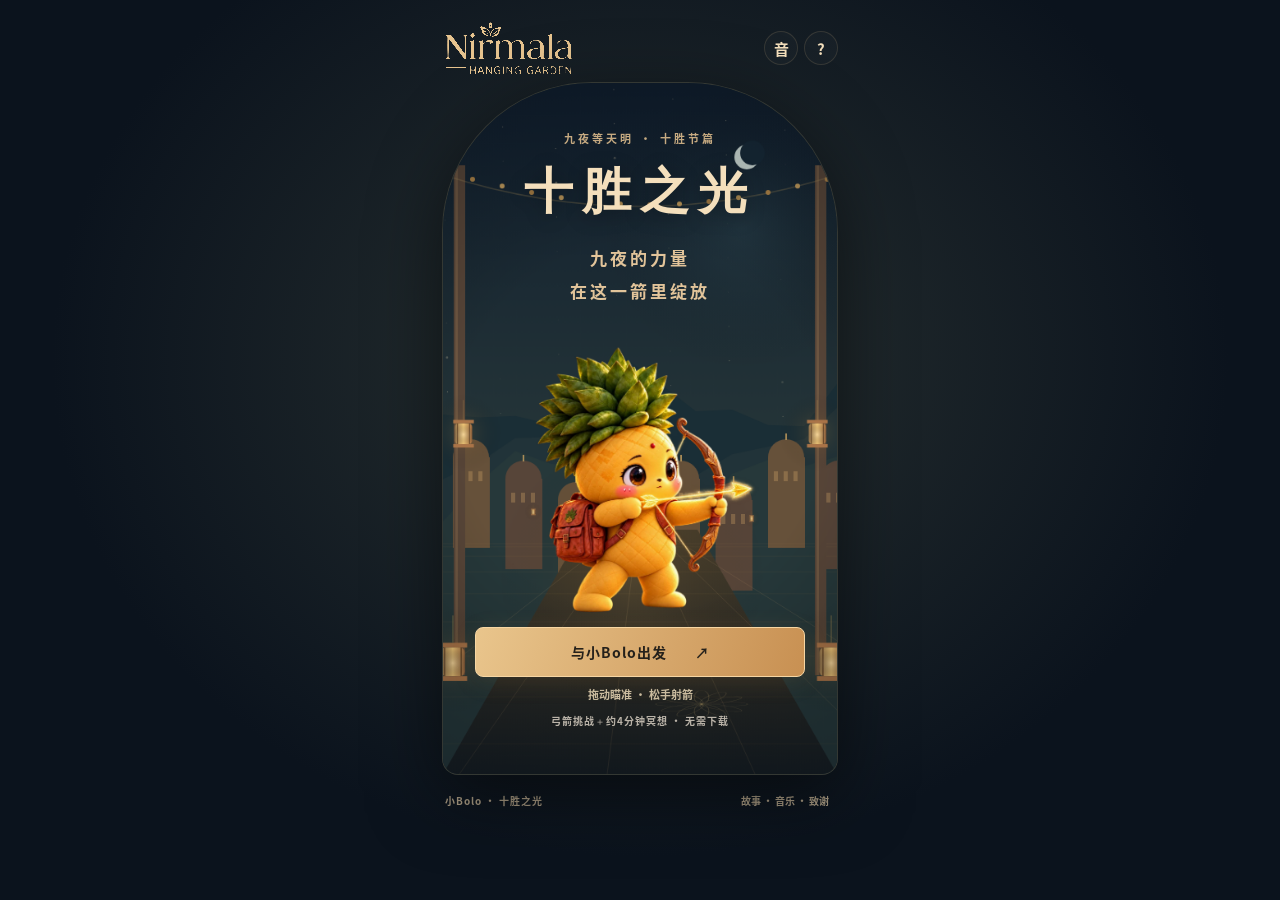
==== index.html @ a6dbb85a "Publish Bolo game version 9 with complete images, fonts and music" ====
<!doctype html>
<html lang="zh-CN"><head><meta charset="utf-8"><meta name="viewport" content="width=device-width,initial-scale=1,viewport-fit=cover"><meta name="theme-color" content="#131b24"><meta name="description" content="九夜蓄力，十箭释怀。与小Bolo一起点亮五彩叶冠，手机弓箭小游戏与四分钟冥想，无需下载或注册。"><meta property="og:title" content="小Bolo · 十胜之光"><meta property="og:description" content="九夜蓄力，十箭释怀。点亮五彩叶冠，进入星河冥想。"><title>小Bolo · 十胜之光</title><link rel="icon" href="assets/favicon.svg"><link rel="stylesheet" href="style.css"><link rel="preload" href="assets/bolo-archer.webp" as="image"><link rel="preload" href="assets/bolo-approved.png" as="image"></head>
<body>
<main class="shell">
 <header class="top"><a class="wordmark" href="./" aria-label="小Bolo 十胜之光首页"><img class="brand-logo" src="assets/nirmala-original.svg" width="133" height="59" alt="Nirmala Hanging Garden"></a><div class="tools"><button id="pause" aria-label="暂停游戏" hidden>Ⅱ</button><button id="sound" aria-label="开启音乐" aria-pressed="false">音</button><button id="about" aria-label="故事与玩法说明">?</button></div></header>
 <div class="stage-wrap"><canvas id="stage" width="480" height="840" aria-label="小Bolo十胜之光游戏画面"></canvas>
 <section id="home" class="overlay home"><div class="eyebrow">九夜等天明 · 十胜节篇</div><h1>十胜之光</h1><p class="intro">九夜的力量<br>在这一箭里绽放</p><div class="home-actions"><button id="start" class="gold">与小Bolo出发 <span>↗</span></button><p id="loadnote">正在准备小Bolo…</p><p class="tiny">弓箭挑战＋约4分钟冥想 · 无需下载</p></div></section>
 <section id="charge" class="overlay phase" hidden><div class="eyebrow">第一幕 · 九夜蓄力</div><h2>把九夜的光<br>带在身上</h2><p id="nightname">第一夜</p><button id="skip" class="subtle">进入弓箭挑战 →</button></section>
 <section id="hud" hidden><div class="hud-top"><span>第二幕 · 弓箭挑战</span><strong id="progress">0 / 10</strong></div><div class="powerline"><span>九夜力量</span><div class="bar"><i id="energy"></i></div></div><div class="aim-note" id="aimnote">拖动瞄准 · 松手射箭<br><small>面具有几颗金点，就需要命中几次</small></div><div class="bottom-controls"><button id="recharge">按住蓄力</button><button id="easy" aria-pressed="false">轻松模式</button></div></section>
 <section id="ceremony" class="overlay phase" hidden><div class="eyebrow" id="ceremonylabel">第三幕 · 巨像焚烧</div><h2 id="ceremonytitle">让旧的重量<br>化成光</h2><p id="ceremonytext">十个面具，已经放下</p></section>
 <section id="result" class="overlay result" hidden><div class="eyebrow">星河之中 · 片刻冥想</div><h2>把这份安静<br>带回日常</h2><p>你与小Bolo，一起点亮了十种力量</p><div id="virtues" class="virtues"></div><div class="result-actions"><button id="replay" class="gold">再点亮一次 ↗</button><button id="share" class="subtle">分享给朋友</button><span id="stats" class="tiny"></span></div></section>
 <div id="pausepanel" class="pause-panel" hidden><h2>光会等你</h2><button id="resume" class="gold">继续旅程</button></div><div id="toast" role="status" aria-live="polite"></div>
 </div>
 <footer><span>小Bolo · 十胜之光</span><button id="credits">故事 · 音乐 · 致谢</button></footer>
 <div id="accessible-targets" class="sr-only" aria-label="键盘射箭目标"></div>
</main>
<dialog id="info"><button id="close" class="close" aria-label="关闭说明">×</button><div class="eyebrow">关于这一场小小旅程</div><h2>九夜蓄力，十箭释怀</h2><p>拖动屏幕瞄准，松手射箭。面具下方是中文名称，上方的金点表示还需命中的次数。面具短暂护住自己时，等它露出脸再射。射偏不会结束游戏，力量会慢慢恢复；按住“蓄力”可恢复得更快。</p><p>“轻松模式”让面具停止移动并放下护盾。可用 Tab 选择下方的射箭目标，按 Enter 射箭。暂停后可以随时继续。</p><h3>故事与本作改编</h3><p>十胜节（Dussehra / Vijayadashami）的部分庆典以焚烧罗波那（Ravana）巨像象征胜利。本作让小Bolo参与这场象征性的节庆挑战。</p><p>本作十个面具与十种力量，是为内在反思设计的原创对应，不是传统中唯一固定的十头解释。面对愤怒或恐惧，我们练习的是不被它们牵着走，也给真实感受留出位置。三道光流与五彩叶冠，是成长的视觉象征。</p><p>参考：<a href="https://southasia.ucla.edu/culture/festivals/dussehra/" target="_blank" rel="noopener">UCLA · Dussehra</a>；<a href="https://www.valmikiramayan.net/utf8/yuddha/sarga107/yuddha_107_prose.htm" target="_blank" rel="noopener">《罗摩衍那》战争篇第107章</a>、<a href="https://www.valmikiramayan.net/utf8/yuddha/sarga108/yuddha_108_prose.htm" target="_blank" rel="noopener">第108章</a>。原典中头颅会再生，最终神箭击中心脏；本游戏的逐个面具挑战是改编。</p><h3>音乐</h3><p>射箭至巨像焚烧：《Bouncing Adventure2》；光柱升起至冥想结束：《2026十胜节游戏冥想音乐2》。两首音乐由项目方提供。本作对音量与播放衔接作调整，没有小Bolo固定人声。</p><p class="tiny">Nirmala 空中花园 · 小Bolo原创角色<br>无需账号。游戏不收集姓名、手机号或成绩。</p></dialog>
<script type="module" src="app.js"></script></body></html>
---- style.css ----
@font-face{font-family:GameCJK;src:url(assets/game-cjk.woff) format("woff");font-style:normal;font-weight:600;font-display:swap}
*{box-sizing:border-box} [hidden]{display:none!important} :root{color-scheme:dark;--gold:#eac68c;--ink:#111b23;--dim:#b5afa5}html,body{margin:0;background:#0c141d;color:#f4dfbc;font-family:GameCJK,"PingFang SC","Microsoft YaHei",sans-serif}body{background:radial-gradient(ellipse at 50% 40%,#283131,#0b131d 65%);min-height:100svh}button,a{-webkit-tap-highlight-color:transparent}button{font:inherit;cursor:pointer;border:0;color:inherit}button:focus-visible,a:focus-visible{outline:2px solid #fbd398;outline-offset:4px}button:disabled{cursor:wait;opacity:.6}.shell{max-width:490px;margin:auto;padding:0 12px}.top{height:64px;display:flex;align-items:center;justify-content:space-between}.wordmark{font:20px Georgia,serif;letter-spacing:1px;color:#d2b17f;text-decoration:none;position:relative;padding-left:33px}.sprout{position:absolute;left:0;top:1px;width:25px;height:25px}.garden{display:block;font:7px sans-serif;letter-spacing:2.7px;margin-top:4px}.tools{display:flex;gap:6px}.tools button{height:34px;width:34px;background:#ffffff05;border:1px solid #eac68c24;border-radius:50%;font-size:15px}.tools button[aria-pressed=true]{background:#eac68c20}.stage-wrap{position:relative;aspect-ratio:480/840;background:#15232c;border:1px solid #c797542d;border-radius:160px 160px 18px 18px;overflow:hidden;box-shadow:0 20px 70px #0008}canvas{display:block;width:100%;height:100%;touch-action:none}.overlay{position:absolute;inset:0;pointer-events:none;text-align:center}.overlay button{pointer-events:auto}.eyebrow{font-size:11px;letter-spacing:3px;color:#c6aa81}.home{padding-top:12%}.home h1{font-family:"Songti SC","Noto Serif CJK SC",serif;font-weight:600;font-size:55px;letter-spacing:9px;margin:13px 0 17px;text-shadow:0 3px 20px #0005}.intro{font-size:17px;line-height:1.9;letter-spacing:3px;color:#e2c49a;margin:0}.home-actions{position:absolute;bottom:5%;left:8%;right:8%}.gold{background:linear-gradient(110deg,#e9c58c,#c89052);color:#25211b;border:1px solid #f7d6a3;border-radius:8px;min-height:50px;padding:13px 24px;font-weight:700;font-size:16px;letter-spacing:1px;box-shadow:0 5px 25px #d79a3e20}.gold span{margin-left:24px}.home .gold{width:100%}.tiny{font-size:10px;color:#bbb4a9;line-height:1.7;letter-spacing:1px}#loadnote{font-size:11px;color:#cabb9e;min-height:15px;margin:9px 0 0}.phase{padding:12% 5% 0}.phase h2,.result h2{font-family:"Songti SC","Noto Serif CJK SC",serif;font-weight:600;font-size:31px;line-height:1.5;letter-spacing:4px;margin:17px 0}.phase p{font-size:14px;color:#dec49f;letter-spacing:2px}.subtle{background:transparent;border-bottom:1px solid #c7ac7b60;padding:10px 3px;color:#d3b786;font-size:13px;letter-spacing:1px}.phase .subtle{position:absolute;bottom:5%;left:28%;right:28%}#hud{position:absolute;inset:0;pointer-events:none}.hud-top{position:absolute;top:7%;left:7%;right:7%;display:flex;align-items:center;justify-content:space-between;color:#e5cba2;font-size:12px;letter-spacing:1px}.hud-top strong{font-family:Georgia,serif;font-size:23px;font-weight:400}.powerline{position:absolute;top:12%;left:7%;right:7%;display:flex;align-items:center;gap:14px;font-size:11px;color:#cbb791}.bar{height:5px;flex:1;background:#ffffff16;border-radius:8px;overflow:hidden}.bar i{display:block;width:100%;height:100%;background:linear-gradient(90deg,#ad7c4a,#f3d99e);transition:width .1s linear}.aim-note{position:absolute;bottom:7.5%;left:35%;right:3%;text-align:center;font-size:12px;line-height:1.8;color:#ebd1a8}.aim-note small{font-size:9px;color:#b9b1a3}.bottom-controls{position:absolute;left:6%;right:6%;bottom:2%;display:flex;justify-content:space-between}.bottom-controls button{pointer-events:auto;padding:8px 12px;touch-action:none;border:1px solid #d3ad7144;border-radius:6px;background:#18202899;font-size:11px}.bottom-controls button[aria-pressed=true]{background:#b8864630}#recharge:active{background:#c4954650}.result{padding-top:11%;background:linear-gradient(#0a152268,transparent 38%,transparent 62%,#0a1522e6)}.result h2{font-size:34px;margin-top:13px}.result>p{font-size:12px;letter-spacing:1px}.virtues{position:absolute;bottom:19%;left:8%;right:8%;display:flex;gap:7px;justify-content:center;flex-wrap:wrap}.virtues span{font-size:11px;padding:4px 9px;background:#152328ba;border:1px solid #d6b97940;border-radius:30px}.result-actions{position:absolute;left:9%;right:9%;bottom:2.5%;display:grid;grid-template-columns:1fr 1fr;gap:8px;align-items:center}.result-actions .gold{font-size:13px;min-height:43px;padding:10px}.result-actions .tiny{grid-column:span 2}.pause-panel{position:absolute;inset:0;background:#071019df;display:flex;flex-direction:column;align-items:center;justify-content:center;gap:15px}.pause-panel h2{font-family:serif;letter-spacing:4px;font-weight:400}#toast{position:absolute;bottom:15%;left:10%;right:10%;border:1px solid #dec08b44;border-radius:8px;background:#11202be8;padding:12px;font-size:13px;text-align:center;opacity:0;transition:opacity .15s;pointer-events:none}#toast.show{opacity:1}footer{display:flex;align-items:center;justify-content:space-between;padding:17px 3px 25px;color:#a99b83;font-size:10px;letter-spacing:1px}footer button{background:none;font-size:10px;color:#a99b83}dialog{max-width:430px;width:calc(100% - 30px);max-height:85svh;overflow:auto;background:#17232b;color:#ddcbae;border:1px solid #b5935d66;border-radius:16px;padding:32px 26px;line-height:1.85;font-size:13px}dialog::backdrop{background:#030b13d9}dialog h2{font-family:serif;font-size:24px;font-weight:500;line-height:1.5}dialog h3{font-size:14px;margin-top:28px}dialog a{color:#e6c081}dialog .close{position:absolute;right:14px;top:8px;background:none;font-size:26px;padding:6px}.sr-only{position:absolute;width:1px;height:1px;margin:-1px;overflow:hidden;clip:rect(0,0,0,0);white-space:nowrap}.sr-only:focus-within{position:static;width:auto;height:auto;clip:auto;white-space:normal;display:flex;flex-wrap:wrap;gap:6px;padding-bottom:20px}.sr-only button{background:#273238;padding:8px;border-radius:4px;font-size:12px} @media(min-width:700px){.shell{max-width:420px}.top{height:68px}.stage-wrap{border-radius:150px 150px 16px 16px}.home h1{font-size:49px}.home-actions .gold{font-size:14px}body{padding:14px 0}}@media(prefers-reduced-motion:reduce){*{transition:none!important}}

/* Reserve a quiet heading area above the seated character. */
#ceremony:is([data-phase="grow"],[data-phase="prayer"],[data-phase="cosmos"]){padding:15% 6% 0;background:linear-gradient(to bottom,rgba(7,15,25,.96) 0%,rgba(7,15,25,.94) 22%,rgba(7,15,25,.75) 30%,rgba(7,15,25,0) 40%);}
#ceremony:is([data-phase="grow"],[data-phase="prayer"],[data-phase="cosmos"]) .eyebrow{font-size:12px;line-height:1.6;color:#e8cfaa;letter-spacing:2px;}
#ceremony:is([data-phase="grow"],[data-phase="prayer"],[data-phase="cosmos"]) h2{font-family:GameCJK,"PingFang SC",sans-serif;font-size:clamp(25px,6.5vw,30px);font-weight:600;line-height:1.5;letter-spacing:2px;margin:12px 0 10px;color:#fff0d6;text-shadow:0 2px 8px #000;}
#ceremony:is([data-phase="grow"],[data-phase="prayer"],[data-phase="cosmos"]) p{font-size:15px;line-height:1.8;letter-spacing:1px;color:#fff0d6;margin:0;text-shadow:0 1px 6px #000;}

.wordmark{padding:0;display:flex;align-items:center}.brand-logo{display:block;width:133px;height:59px;object-fit:contain}
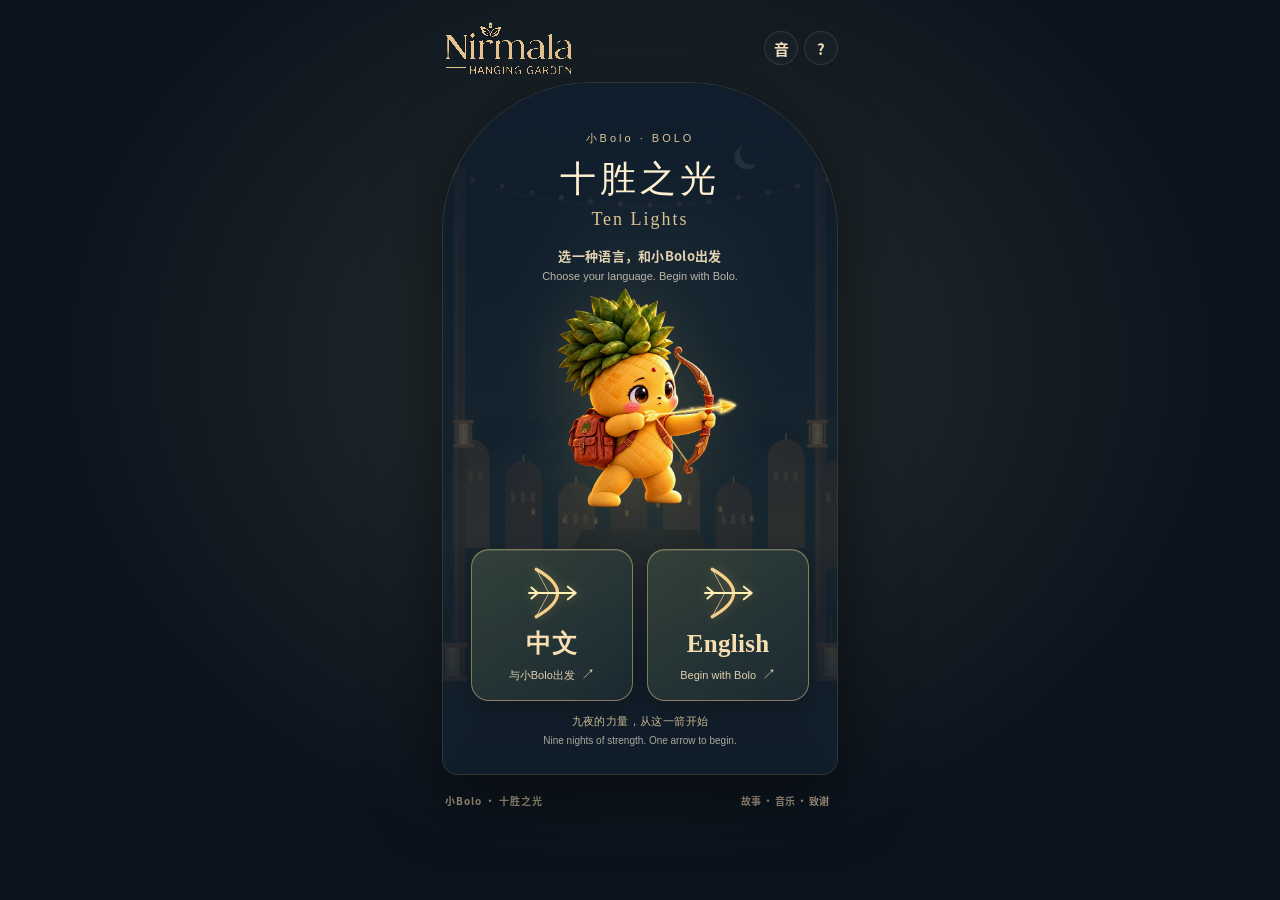
==== commit 1333d68e: "Stage tested bilingual Bolo release and lossless audio transfer" ====
--- a/index.html
+++ b/index.html
@@ -1,18 +1,31 @@
 <!doctype html>
-<html lang="zh-CN"><head><meta charset="utf-8"><meta name="viewport" content="width=device-width,initial-scale=1,viewport-fit=cover"><meta name="theme-color" content="#131b24"><meta name="description" content="九夜蓄力，十箭释怀。与小Bolo一起点亮五彩叶冠，手机弓箭小游戏与四分钟冥想，无需下载或注册。"><meta property="og:title" content="小Bolo · 十胜之光"><meta property="og:description" content="九夜蓄力，十箭释怀。点亮五彩叶冠，进入星河冥想。"><title>小Bolo · 十胜之光</title><link rel="icon" href="assets/favicon.svg"><link rel="stylesheet" href="style.css"><link rel="preload" href="assets/bolo-archer.webp" as="image"><link rel="preload" href="assets/bolo-approved.png" as="image"></head>
+<html lang="zh-CN"><head><meta charset="utf-8"><meta name="viewport" content="width=device-width,initial-scale=1,viewport-fit=cover"><meta name="theme-color" content="#131b24"><meta name="description" content="九夜蓄力，十箭释怀。与小Bolo一起点亮五彩叶冠，手机弓箭小游戏与四分钟冥想，无需下载或注册。"><meta property="og:title" content="小Bolo · 十胜之光"><meta property="og:description" content="九夜蓄力，十箭释怀。点亮五彩叶冠，进入星河冥想。"><meta property="og:image" content="https://bolo-ten-lights.jovial-fern-0735.chatgpt.site/assets/cosmic-rest.webp"><title>小Bolo · 十胜之光</title><link rel="icon" href="assets/favicon.svg"><link rel="stylesheet" href="style.css?v=20261018-font-complete"><link rel="preload" href="assets/bolo-archer.webp" as="image" fetchpriority="high"></head>
 <body>
 <main class="shell">
- <header class="top"><a class="wordmark" href="./" aria-label="小Bolo 十胜之光首页"><img class="brand-logo" src="assets/nirmala-original.svg" width="133" height="59" alt="Nirmala Hanging Garden"></a><div class="tools"><button id="pause" aria-label="暂停游戏" hidden>Ⅱ</button><button id="sound" aria-label="开启音乐" aria-pressed="false">音</button><button id="about" aria-label="故事与玩法说明">?</button></div></header>
+ <header class="top"><a class="wordmark" href="./" aria-label="小Bolo 十胜之光首页"><img class="brand-logo" loading="lazy" fetchpriority="low" src="assets/nirmala-original.svg" width="133" height="59" alt="Nirmala Hanging Garden"></a><div class="tools"><button id="pause" aria-label="暂停游戏" hidden>Ⅱ</button><button id="sound" aria-label="开启音乐" aria-pressed="false">音</button><button id="about" aria-label="故事与玩法说明">?</button></div></header>
+ <nav id="language-switch" class="language-switch" aria-label="选择游戏语言" hidden><a href="./?journey=1" lang="zh-CN" hreflang="zh-CN" aria-current="page">中文</a><a href="en.html?journey=1" lang="en" hreflang="en">English</a></nav>
  <div class="stage-wrap"><canvas id="stage" width="480" height="840" aria-label="小Bolo十胜之光游戏画面"></canvas>
- <section id="home" class="overlay home"><div class="eyebrow">九夜等天明 · 十胜节篇</div><h1>十胜之光</h1><p class="intro">九夜的力量<br>在这一箭里绽放</p><div class="home-actions"><button id="start" class="gold">与小Bolo出发 <span>↗</span></button><p id="loadnote">正在准备小Bolo…</p><p class="tiny">弓箭挑战＋约4分钟冥想 · 无需下载</p></div></section>
+ <section id="welcome" class="overlay welcome" aria-labelledby="welcome-title">
+  <div class="welcome-heading"><div class="eyebrow">小Bolo · BOLO</div><h1 id="welcome-title">十胜之光<span lang="en">Ten Lights</span></h1><p>选一种语言，和小Bolo出发<span lang="en">Choose your language. Begin with Bolo.</span></p></div>
+  <div class="welcome-character"><img src="assets/bolo-archer.webp" width="640" height="728" alt="拿起弓箭的小Bolo" fetchpriority="high"><i id="welcome-hand" aria-hidden="true"></i></div>
+  <div class="journey-choices" aria-label="选择旅程语言">
+   <a id="choose-zh" class="journey-choice" href="./?journey=1" lang="zh-CN" hreflang="zh-CN"><svg id="bow-zh" class="journey-bow" viewBox="0 0 96 78" aria-hidden="true"><path class="bow-curve" d="M28 9Q82 39 28 69"/><path class="bow-string" d="M28 9L44 39 28 69"/><g class="bow-arrow"><path d="M19 39H78M68 31L78 39 68 47M22 32L30 39 22 46"/></g></svg><strong>中文</strong><span>与小Bolo出发 <b aria-hidden="true">↗</b></span></a>
+   <a id="choose-en" class="journey-choice" href="en.html?journey=1" lang="en" hreflang="en"><svg id="bow-en" class="journey-bow" viewBox="0 0 96 78" aria-hidden="true"><path class="bow-curve" d="M28 9Q82 39 28 69"/><path class="bow-string" d="M28 9L44 39 28 69"/><g class="bow-arrow"><path d="M19 39H78M68 31L78 39 68 47M22 32L30 39 22 46"/></g></svg><strong>English</strong><span>Begin with Bolo <b aria-hidden="true">↗</b></span></a>
+  </div><p class="welcome-footnote">九夜的力量，从这一箭开始<span lang="en">Nine nights of strength. One arrow to begin.</span></p>
+ <svg id="chosen-arrow" viewBox="0 0 84 26" aria-hidden="true" hidden><path d="M5 13H76M65 4L77 13 65 22M7 5L16 13 7 21"/></svg>
+ </section>
+ <section id="prologue" class="overlay prologue" hidden><div class="prologue-content"><div class="eyebrow">序章 · 九夜之后</div><h2 id="story-title" tabindex="-1">九夜之后，这一箭为何而发</h2><p id="story-copy">九个夜晚，小Bolo练习看见内心。
+到了第十天，它拿起弓，准备把觉察化成行动。</p><div class="story-navigation"><span id="story-count">1 / 4</span><button id="story-next" class="subtle">继续读 →</button></div></div><div class="prologue-actions"><p class="tiny">没参加过前九夜，也可以从这一刻开始</p><button id="story-play" class="gold">跳过故事，直接出发 ↗</button><button id="story-sound" class="subtle">♪ 开启音乐</button><p id="story-loadnote" role="status" aria-live="polite"></p></div></section>
+ <section id="home" class="overlay home" hidden><div class="eyebrow">九夜等天明 · 十胜节篇</div><h1>十胜之光</h1><p class="intro">九夜的力量<br>在这一箭里绽放</p><div class="home-actions"><button id="start" class="gold">与小Bolo出发 <span>↗</span></button><p id="loadnote" role="status" aria-live="polite">点一下出发，开启音乐与旅程</p><p class="tiny">弓箭挑战＋约4分钟冥想 · 无需下载</p></div></section>
  <section id="charge" class="overlay phase" hidden><div class="eyebrow">第一幕 · 九夜蓄力</div><h2>把九夜的光<br>带在身上</h2><p id="nightname">第一夜</p><button id="skip" class="subtle">进入弓箭挑战 →</button></section>
  <section id="hud" hidden><div class="hud-top"><span>第二幕 · 弓箭挑战</span><strong id="progress">0 / 10</strong></div><div class="powerline"><span>九夜力量</span><div class="bar"><i id="energy"></i></div></div><div class="aim-note" id="aimnote">拖动瞄准 · 松手射箭<br><small>面具有几颗金点，就需要命中几次</small></div><div class="bottom-controls"><button id="recharge">按住蓄力</button><button id="easy" aria-pressed="false">轻松模式</button></div></section>
  <section id="ceremony" class="overlay phase" hidden><div class="eyebrow" id="ceremonylabel">第三幕 · 巨像焚烧</div><h2 id="ceremonytitle">让旧的重量<br>化成光</h2><p id="ceremonytext">十个面具，已经放下</p></section>
  <section id="result" class="overlay result" hidden><div class="eyebrow">星河之中 · 片刻冥想</div><h2>把这份安静<br>带回日常</h2><p>你与小Bolo，一起点亮了十种力量</p><div id="virtues" class="virtues"></div><div class="result-actions"><button id="replay" class="gold">再点亮一次 ↗</button><button id="share" class="subtle">分享给朋友</button><span id="stats" class="tiny"></span></div></section>
+ <div id="scene-wait" class="scene-wait" hidden><div class="scene-wait-star" aria-hidden="true">✦</div><p id="scene-wait-text" role="status">下一幕正在准备，稍等片刻</p><small id="scene-wait-count"></small><button id="scene-retry" class="gold" hidden>重试画面</button></div>
  <div id="pausepanel" class="pause-panel" hidden><h2>光会等你</h2><button id="resume" class="gold">继续旅程</button></div><div id="toast" role="status" aria-live="polite"></div>
  </div>
  <footer><span>小Bolo · 十胜之光</span><button id="credits">故事 · 音乐 · 致谢</button></footer>
  <div id="accessible-targets" class="sr-only" aria-label="键盘射箭目标"></div>
 </main>
-<dialog id="info"><button id="close" class="close" aria-label="关闭说明">×</button><div class="eyebrow">关于这一场小小旅程</div><h2>九夜蓄力，十箭释怀</h2><p>拖动屏幕瞄准，松手射箭。面具下方是中文名称，上方的金点表示还需命中的次数。面具短暂护住自己时，等它露出脸再射。射偏不会结束游戏，力量会慢慢恢复；按住“蓄力”可恢复得更快。</p><p>“轻松模式”让面具停止移动并放下护盾。可用 Tab 选择下方的射箭目标，按 Enter 射箭。暂停后可以随时继续。</p><h3>故事与本作改编</h3><p>十胜节（Dussehra / Vijayadashami）的部分庆典以焚烧罗波那（Ravana）巨像象征胜利。本作让小Bolo参与这场象征性的节庆挑战。</p><p>本作十个面具与十种力量，是为内在反思设计的原创对应，不是传统中唯一固定的十头解释。面对愤怒或恐惧，我们练习的是不被它们牵着走，也给真实感受留出位置。三道光流与五彩叶冠，是成长的视觉象征。</p><p>参考：<a href="https://southasia.ucla.edu/culture/festivals/dussehra/" target="_blank" rel="noopener">UCLA · Dussehra</a>；<a href="https://www.valmikiramayan.net/utf8/yuddha/sarga107/yuddha_107_prose.htm" target="_blank" rel="noopener">《罗摩衍那》战争篇第107章</a>、<a href="https://www.valmikiramayan.net/utf8/yuddha/sarga108/yuddha_108_prose.htm" target="_blank" rel="noopener">第108章</a>。原典中头颅会再生，最终神箭击中心脏；本游戏的逐个面具挑战是改编。</p><h3>音乐</h3><p>射箭至巨像焚烧：《Bouncing Adventure2》；光柱升起至冥想结束：《2026十胜节游戏冥想音乐2》。两首音乐由项目方提供。本作对音量与播放衔接作调整，没有小Bolo固定人声。</p><p class="tiny">Nirmala 空中花园 · 小Bolo原创角色<br>无需账号。游戏不收集姓名、手机号或成绩。</p></dialog>
-<script type="module" src="app.js"></script></body></html>
+<dialog id="info"><button id="close" class="close" aria-label="关闭说明">×</button><div class="eyebrow">关于这一场小小旅程</div><h2>九夜蓄力，十箭释怀</h2><p>拖动屏幕瞄准，松手射箭。面具下方是中文名称，上方的金点表示还需命中的次数。面具短暂护住自己时，等它露出脸再射。射偏不会结束游戏，力量会慢慢恢复；按住“蓄力”可恢复得更快。</p><p>“轻松模式”让面具停止移动并放下护盾。可用 Tab 选择下方的射箭目标，按 Enter 射箭。暂停后可以随时继续。</p><h3>故事与本作改编</h3><p>十胜节（Dussehra / Vijayadashami）的部分庆典以焚烧罗波那（Ravana）巨像象征胜利。本作让小Bolo参与这场象征性的节庆挑战。</p><p>本作十个面具与十种力量，是为内在反思设计的原创对应，不是传统中唯一固定的十头解释。面对愤怒或恐惧，我们练习的是不被它们牵着走，也给真实感受留出位置。三道光流与五彩叶冠，是成长的视觉象征。</p><p>参考：<a href="https://southasia.ucla.edu/culture/festivals/dussehra/" target="_blank" rel="noopener">UCLA · Dussehra</a>；<a href="https://www.valmikiramayan.net/utf8/yuddha/sarga107/yuddha_107_prose.htm" target="_blank" rel="noopener">《罗摩衍那》战争篇第107章</a>、<a href="https://www.valmikiramayan.net/utf8/yuddha/sarga108/yuddha_108_prose.htm" target="_blank" rel="noopener">第108章</a>。原典中头颅会再生，最终神箭击中心脏；本游戏的逐个面具挑战是改编。</p><h3>音乐</h3><p>射箭至巨像焚烧：《Bouncing Adventure2》；光柱升起至冥想结束：《十胜节自觉音频完整合成》，含英文原声与中文引导。音频由项目方提供，按完整录音时长播放。</p><h3>联系我们</h3><p>想分享游戏体验，或了解 Nirmala 空中花园的活动，欢迎来信：<br><a class="contact-email" href="mailto:nirmalahanginggarden@gmail.com">nirmalahanginggarden@gmail.com</a></p><p class="tiny">Nirmala 空中花园 · 小Bolo原创角色<br>无需账号。游戏不收集姓名、手机号或成绩。</p></dialog>
+<script type="module" src="app.js?v=20261018-shared"></script></body></html>
--- a/style.css
+++ b/style.css
@@ -1,4 +1,4 @@
-@font-face{font-family:GameCJK;src:url(assets/game-cjk.woff) format("woff");font-style:normal;font-weight:600;font-display:swap}
+@font-face{font-family:GameCJK;src:url(assets/game-cjk.woff?v=20261018-complete) format("woff");font-style:normal;font-weight:600;font-display:swap}
 *{box-sizing:border-box} [hidden]{display:none!important} :root{color-scheme:dark;--gold:#eac68c;--ink:#111b23;--dim:#b5afa5}html,body{margin:0;background:#0c141d;color:#f4dfbc;font-family:GameCJK,"PingFang SC","Microsoft YaHei",sans-serif}body{background:radial-gradient(ellipse at 50% 40%,#283131,#0b131d 65%);min-height:100svh}button,a{-webkit-tap-highlight-color:transparent}button{font:inherit;cursor:pointer;border:0;color:inherit}button:focus-visible,a:focus-visible{outline:2px solid #fbd398;outline-offset:4px}button:disabled{cursor:wait;opacity:.6}.shell{max-width:490px;margin:auto;padding:0 12px}.top{height:64px;display:flex;align-items:center;justify-content:space-between}.wordmark{font:20px Georgia,serif;letter-spacing:1px;color:#d2b17f;text-decoration:none;position:relative;padding-left:33px}.sprout{position:absolute;left:0;top:1px;width:25px;height:25px}.garden{display:block;font:7px sans-serif;letter-spacing:2.7px;margin-top:4px}.tools{display:flex;gap:6px}.tools button{height:34px;width:34px;background:#ffffff05;border:1px solid #eac68c24;border-radius:50%;font-size:15px}.tools button[aria-pressed=true]{background:#eac68c20}.stage-wrap{position:relative;aspect-ratio:480/840;background:#15232c;border:1px solid #c797542d;border-radius:160px 160px 18px 18px;overflow:hidden;box-shadow:0 20px 70px #0008}canvas{display:block;width:100%;height:100%;touch-action:none}.overlay{position:absolute;inset:0;pointer-events:none;text-align:center}.overlay button{pointer-events:auto}.eyebrow{font-size:11px;letter-spacing:3px;color:#c6aa81}.home{padding-top:12%}.home h1{font-family:"Songti SC","Noto Serif CJK SC",serif;font-weight:600;font-size:55px;letter-spacing:9px;margin:13px 0 17px;text-shadow:0 3px 20px #0005}.intro{font-size:17px;line-height:1.9;letter-spacing:3px;color:#e2c49a;margin:0}.home-actions{position:absolute;bottom:5%;left:8%;right:8%}.gold{background:linear-gradient(110deg,#e9c58c,#c89052);color:#25211b;border:1px solid #f7d6a3;border-radius:8px;min-height:50px;padding:13px 24px;font-weight:700;font-size:16px;letter-spacing:1px;box-shadow:0 5px 25px #d79a3e20}.gold span{margin-left:24px}.home .gold{width:100%}.tiny{font-size:10px;color:#bbb4a9;line-height:1.7;letter-spacing:1px}#loadnote{font-size:11px;color:#cabb9e;min-height:15px;margin:9px 0 0}.phase{padding:12% 5% 0}.phase h2,.result h2{font-family:"Songti SC","Noto Serif CJK SC",serif;font-weight:600;font-size:31px;line-height:1.5;letter-spacing:4px;margin:17px 0}.phase p{font-size:14px;color:#dec49f;letter-spacing:2px}.subtle{background:transparent;border-bottom:1px solid #c7ac7b60;padding:10px 3px;color:#d3b786;font-size:13px;letter-spacing:1px}.phase .subtle{position:absolute;bottom:5%;left:28%;right:28%}#hud{position:absolute;inset:0;pointer-events:none}.hud-top{position:absolute;top:7%;left:7%;right:7%;display:flex;align-items:center;justify-content:space-between;color:#e5cba2;font-size:12px;letter-spacing:1px}.hud-top strong{font-family:Georgia,serif;font-size:23px;font-weight:400}.powerline{position:absolute;top:12%;left:7%;right:7%;display:flex;align-items:center;gap:14px;font-size:11px;color:#cbb791}.bar{height:5px;flex:1;background:#ffffff16;border-radius:8px;overflow:hidden}.bar i{display:block;width:100%;height:100%;background:linear-gradient(90deg,#ad7c4a,#f3d99e);transition:width .1s linear}.aim-note{position:absolute;bottom:7.5%;left:35%;right:3%;text-align:center;font-size:12px;line-height:1.8;color:#ebd1a8}.aim-note small{font-size:9px;color:#b9b1a3}.bottom-controls{position:absolute;left:6%;right:6%;bottom:2%;display:flex;justify-content:space-between}.bottom-controls button{pointer-events:auto;padding:8px 12px;touch-action:none;border:1px solid #d3ad7144;border-radius:6px;background:#18202899;font-size:11px}.bottom-controls button[aria-pressed=true]{background:#b8864630}#recharge:active{background:#c4954650}.result{padding-top:11%;background:linear-gradient(#0a152268,transparent 38%,transparent 62%,#0a1522e6)}.result h2{font-size:34px;margin-top:13px}.result>p{font-size:12px;letter-spacing:1px}.virtues{position:absolute;bottom:19%;left:8%;right:8%;display:flex;gap:7px;justify-content:center;flex-wrap:wrap}.virtues span{font-size:11px;padding:4px 9px;background:#152328ba;border:1px solid #d6b97940;border-radius:30px}.result-actions{position:absolute;left:9%;right:9%;bottom:2.5%;display:grid;grid-template-columns:1fr 1fr;gap:8px;align-items:center}.result-actions .gold{font-size:13px;min-height:43px;padding:10px}.result-actions .tiny{grid-column:span 2}.pause-panel{position:absolute;inset:0;background:#071019df;display:flex;flex-direction:column;align-items:center;justify-content:center;gap:15px}.pause-panel h2{font-family:serif;letter-spacing:4px;font-weight:400}#toast{position:absolute;bottom:15%;left:10%;right:10%;border:1px solid #dec08b44;border-radius:8px;background:#11202be8;padding:12px;font-size:13px;text-align:center;opacity:0;transition:opacity .15s;pointer-events:none}#toast.show{opacity:1}footer{display:flex;align-items:center;justify-content:space-between;padding:17px 3px 25px;color:#a99b83;font-size:10px;letter-spacing:1px}footer button{background:none;font-size:10px;color:#a99b83}dialog{max-width:430px;width:calc(100% - 30px);max-height:85svh;overflow:auto;background:#17232b;color:#ddcbae;border:1px solid #b5935d66;border-radius:16px;padding:32px 26px;line-height:1.85;font-size:13px}dialog::backdrop{background:#030b13d9}dialog h2{font-family:serif;font-size:24px;font-weight:500;line-height:1.5}dialog h3{font-size:14px;margin-top:28px}dialog a{color:#e6c081}dialog .close{position:absolute;right:14px;top:8px;background:none;font-size:26px;padding:6px}.sr-only{position:absolute;width:1px;height:1px;margin:-1px;overflow:hidden;clip:rect(0,0,0,0);white-space:nowrap}.sr-only:focus-within{position:static;width:auto;height:auto;clip:auto;white-space:normal;display:flex;flex-wrap:wrap;gap:6px;padding-bottom:20px}.sr-only button{background:#273238;padding:8px;border-radius:4px;font-size:12px} @media(min-width:700px){.shell{max-width:420px}.top{height:68px}.stage-wrap{border-radius:150px 150px 16px 16px}.home h1{font-size:49px}.home-actions .gold{font-size:14px}body{padding:14px 0}}@media(prefers-reduced-motion:reduce){*{transition:none!important}}
 
 /* Reserve a quiet heading area above the seated character. */
@@ -8,3 +8,71 @@
 #ceremony:is([data-phase="grow"],[data-phase="prayer"],[data-phase="cosmos"]) p{font-size:15px;line-height:1.8;letter-spacing:1px;color:#fff0d6;margin:0;text-shadow:0 1px 6px #000;}
 
 .wordmark{padding:0;display:flex;align-items:center}.brand-logo{display:block;width:133px;height:59px;object-fit:contain}
+
+.language-switch{display:flex;justify-content:center;gap:4px;width:fit-content;max-width:100%;margin:0 auto 12px;padding:3px;border:1px solid #eac68c40;border-radius:28px;background:#111c26}
+.language-switch a{display:flex;align-items:center;justify-content:center;min-width:88px;min-height:44px;padding:8px 18px;border-radius:23px;color:#d8c3a1;text-decoration:none;font:600 14px Arial,"PingFang SC",sans-serif;letter-spacing:.2px}
+.language-switch a[aria-current="page"]{background:#eac68c;color:#25211b}
+.language-switch a:not([aria-current="page"]):hover{background:#eac68c16;color:#fff0d6}
+
+/* The story is real page content and paints before large images or audio load. */
+.prologue{background:linear-gradient(#0b1726f5 0%,#0b1726eb 27%,#0b17264d 45%,transparent 62%,#0b1726f2 91%)}
+.prologue-content{position:absolute;top:7%;left:8%;right:8%;text-align:left}
+.prologue .eyebrow{font-size:11px;letter-spacing:1.8px;text-align:center}
+.prologue h2{font-family:Georgia,"Songti SC",serif;font-size:23px;line-height:1.45;letter-spacing:.4px;text-align:center;margin:14px 0}
+#story-copy{white-space:pre-line;min-height:106px;margin:0;font-size:15px;line-height:1.85;color:#f2ddbb;letter-spacing:.3px}
+.story-navigation{display:flex;align-items:center;justify-content:space-between;margin-top:1px}
+#story-count{font:12px Georgia,serif;color:#c8ad82;letter-spacing:2px}
+.story-navigation .subtle{position:static;min-height:40px;padding:6px 10px;font-size:12px}
+.prologue-actions{position:absolute;left:8%;right:8%;bottom:2.5%;display:flex;flex-direction:column;align-items:center;gap:5px}
+.prologue-actions .tiny{margin:0 0 3px;text-align:center;letter-spacing:.2px}
+.prologue-actions .gold{width:100%;font-size:14px;min-height:46px;padding:11px}
+.prologue-actions .subtle{font-size:12px;min-height:35px;padding:7px 12px}
+#story-loadnote{font-size:11px;line-height:1.5;color:#e6c99a;min-height:0;margin:0;text-align:center}
+#story-loadnote:empty{display:none}
+.prologue::before,.prologue::after{content:'✦';position:absolute;pointer-events:none;color:#e7c78f;font-size:17px;opacity:.6;animation:story-glimmer 4s ease-in-out infinite}
+.prologue::before{left:10%;top:45%}.prologue::after{right:9%;top:60%;animation-delay:-2s;font-size:12px}
+@keyframes story-glimmer{0%,100%{opacity:.22;transform:translateY(0) scale(.8)}50%{opacity:.85;transform:translateY(-8px) scale(1.1)}}
+html[lang="en"] .prologue h2{font-size:22px;line-height:1.25;letter-spacing:0}
+html[lang="en"] #story-copy{font-size:13px;line-height:1.55;letter-spacing:0;min-height:116px}
+html[lang="en"] .prologue .eyebrow{font-size:10px;letter-spacing:1px}
+@media(max-width:370px){.prologue-content{top:6%;left:7%;right:7%}.prologue h2{font-size:20px;margin:11px 0}#story-copy{font-size:13px;line-height:1.65;min-height:98px}html[lang="en"] .prologue h2{font-size:19px}html[lang="en"] #story-copy{font-size:12px;line-height:1.5;min-height:110px}}
+@media(prefers-reduced-motion:reduce){.prologue::before,.prologue::after{animation:none}}
+
+/* Two large bow-and-arrow choices, visible without waiting for game assets. */
+.welcome{pointer-events:auto;background:radial-gradient(ellipse at 50% 45%,#465a4b35,transparent 50%),linear-gradient(#101e2ded,#0e1c29a8 65%,#101d2bf5)}
+.welcome-heading{position:absolute;top:7%;left:7%;right:7%}
+.welcome-heading .eyebrow{font:11px Arial,"PingFang SC",sans-serif;letter-spacing:3px;color:#e0c392}
+.welcome h1{font-family:Georgia,"Songti SC",serif;font-weight:500;font-size:36px;line-height:1.15;letter-spacing:4px;margin:13px 0 12px;color:#fff0d2}
+.welcome h1 span{display:block;font-size:18px;letter-spacing:2px;line-height:1.5;margin-top:5px;color:#dcc394}
+.welcome-heading p{font-size:13px;line-height:1.7;margin:0;color:#e3d1b2;letter-spacing:.3px}
+.welcome-heading p span{display:block;font:11px/1.8 Arial,"PingFang SC",sans-serif;color:#bcb6a8;letter-spacing:0}
+.welcome-character{position:absolute;top:29%;left:24%;width:52%;aspect-ratio:640/728;filter:drop-shadow(0 10px 26px #f5bb4720)}
+.welcome-character img{display:block;width:100%;height:100%;object-fit:contain}
+#welcome-hand{position:absolute;left:82%;top:57%;width:1px;height:1px;pointer-events:none}
+#welcome-hand::before,#welcome-hand::after{content:'';position:absolute;left:50%;top:50%;width:15px;height:15px;transform:translate(-50%,-50%) scale(.2);border-radius:50%;opacity:0;background:#fff4b6;box-shadow:0 0 12px 8px #ffe086,0 0 35px 18px #e6b35088}
+#welcome-hand.lit::before{animation:arrow-arrival .3s ease-out both}
+#welcome-hand.lit::after{width:55px;height:55px;background:repeating-conic-gradient(from 0deg,#ffdf86aa 0deg 2deg,transparent 2deg 45deg);box-shadow:none;animation:arrow-arrival .3s ease-out both}
+.journey-choices{position:absolute;left:7%;right:7%;bottom:10.5%;display:grid;grid-template-columns:1fr 1fr;gap:14px}
+.journey-choice{display:flex;flex-direction:column;align-items:center;justify-content:center;gap:5px;min-height:140px;padding:12px 6px 15px;color:#f8dfb2;text-decoration:none;border:1px solid #d8b77a8c;border-radius:18px;background:linear-gradient(145deg,#35443be6,#1b2b32f0);box-shadow:inset 0 1px #fff2cf20,0 7px 22px #0003;transition:background .16s,border-color .16s,transform .16s}
+.journey-choice:hover,.journey-choice:focus-visible,.journey-choice.selected{border-color:#f8d89a;background:linear-gradient(145deg,#74603b,#273a3b);transform:translateY(-3px)}
+.journey-choice strong{font:600 25px/1.2 Georgia,"PingFang SC",serif;letter-spacing:.3px}
+.journey-choice span{font:11px/1.5 Arial,"PingFang SC",sans-serif;color:#e0cfad;white-space:nowrap}
+.journey-choice b{font-size:14px;margin-left:3px;font-weight:400}
+.journey-bow{display:block;width:76px;height:62px;fill:none;stroke:#f6cf88;stroke-width:2.5;stroke-linecap:round;stroke-linejoin:round;filter:drop-shadow(0 0 5px #e6b35055)}
+.bow-curve{stroke-width:4}.bow-string{stroke-width:1;stroke:#e2caa0}.bow-arrow{stroke:#fff0b5}
+.selected .bow-arrow{opacity:0}.choosing .journey-choice:not(.selected){opacity:.55}
+#chosen-arrow{position:absolute;width:84px;height:26px;z-index:5;pointer-events:none;overflow:visible;fill:none;stroke:#fff5c2;stroke-width:2.6;stroke-linecap:round;stroke-linejoin:round;filter:drop-shadow(0 0 4px #fff2a8) drop-shadow(0 0 12px #ffd463);transform:translate(-50%,-50%)}
+.welcome-footnote{position:absolute;bottom:3.5%;left:5%;right:5%;font:11px/1.8 Arial,"PingFang SC",sans-serif;letter-spacing:.4px;margin:0;color:#cbb991}
+.welcome-footnote span{display:block;font-size:10px;letter-spacing:0;color:#aaa899}
+@keyframes arrow-arrival{0%{opacity:.2;transform:translate(-50%,-50%) scale(.4)}65%{opacity:1;transform:translate(-50%,-50%) scale(1.4)}100%{opacity:.8;transform:translate(-50%,-50%) scale(1)}}
+@media(max-width:370px){.welcome h1{font-size:31px;margin:10px 0 8px}.welcome h1 span{font-size:16px;margin-top:3px}.welcome-heading p{font-size:12px}.welcome-heading p span{font-size:10px}.journey-choices{gap:10px}.journey-choice{min-height:121px;padding:8px 4px 11px;gap:3px}.journey-bow{width:64px;height:52px}.journey-choice strong{font-size:23px}.journey-choice span{font-size:10px}.welcome-footnote{font-size:10px}.welcome-footnote span{font-size:9px}}
+@media(prefers-reduced-motion:reduce){#welcome-hand.lit::before,#welcome-hand.lit::after{animation:none;opacity:1;transform:translate(-50%,-50%)}}
+.scene-wait{position:absolute;inset:32% 7% auto;padding:24px 15px;display:flex;flex-direction:column;align-items:center;gap:12px;border:1px solid #dfbd7555;border-radius:18px;background:#0d1b2aee;text-align:center;color:#f5dfb9}
+.scene-wait p{font-size:14px;line-height:1.7;margin:0}.scene-wait small{font:11px Arial,sans-serif;color:#c8b795}.scene-wait .gold{font-size:13px;min-height:44px}.scene-wait-star{font-size:30px;color:#f7d286;animation:story-glimmer 2s ease-in-out infinite}
+@media(prefers-reduced-motion:reduce){.scene-wait-star{animation:none}}
+
+/* Keep the contact address readable on narrow phones. */
+dialog .contact-email{max-width:100%;overflow-wrap:anywhere}
+
+/* Match the bundled Chinese face and keep fallback text at the same weight. */
+html[lang="zh-CN"] body{font-weight:600}
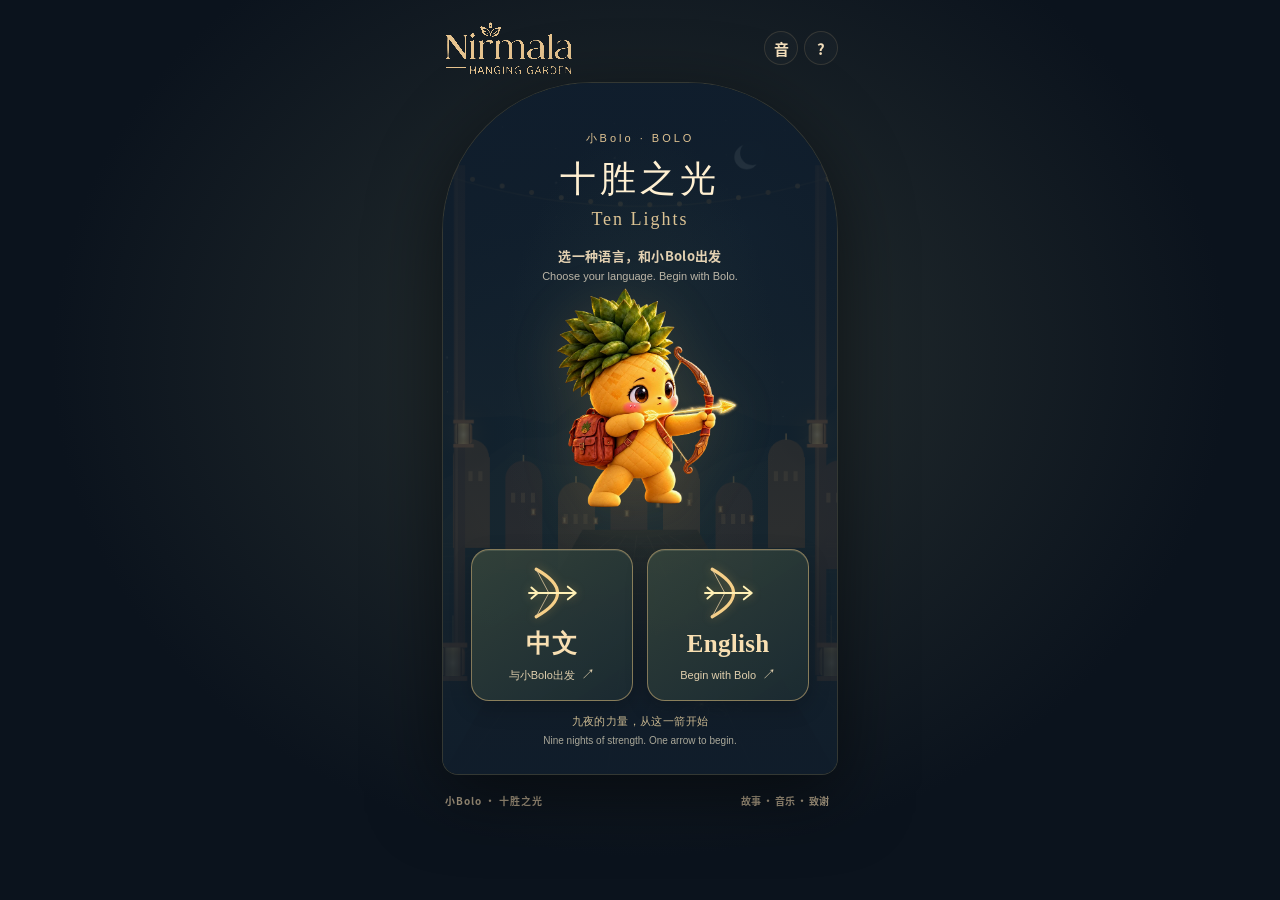
==== commit efa33c50: "Recover opening music after interrupted or stalled loads Retry transient audio failures with bounded" ====
--- a/index.html
+++ b/index.html
@@ -28,4 +28,4 @@
  <div id="accessible-targets" class="sr-only" aria-label="键盘射箭目标"></div>
 </main>
 <dialog id="info"><button id="close" class="close" aria-label="关闭说明">×</button><div class="eyebrow">关于这一场小小旅程</div><h2>九夜蓄力，十箭释怀</h2><p>拖动屏幕瞄准，松手射箭。面具下方是中文名称，上方的金点表示还需命中的次数。面具短暂护住自己时，等它露出脸再射。射偏不会结束游戏，力量会慢慢恢复；按住“蓄力”可恢复得更快。</p><p>“轻松模式”让面具停止移动并放下护盾。可用 Tab 选择下方的射箭目标，按 Enter 射箭。暂停后可以随时继续。</p><h3>故事与本作改编</h3><p>十胜节（Dussehra / Vijayadashami）的部分庆典以焚烧罗波那（Ravana）巨像象征胜利。本作让小Bolo参与这场象征性的节庆挑战。</p><p>本作十个面具与十种力量，是为内在反思设计的原创对应，不是传统中唯一固定的十头解释。面对愤怒或恐惧，我们练习的是不被它们牵着走，也给真实感受留出位置。三道光流与五彩叶冠，是成长的视觉象征。</p><p>参考：<a href="https://southasia.ucla.edu/culture/festivals/dussehra/" target="_blank" rel="noopener">UCLA · Dussehra</a>；<a href="https://www.valmikiramayan.net/utf8/yuddha/sarga107/yuddha_107_prose.htm" target="_blank" rel="noopener">《罗摩衍那》战争篇第107章</a>、<a href="https://www.valmikiramayan.net/utf8/yuddha/sarga108/yuddha_108_prose.htm" target="_blank" rel="noopener">第108章</a>。原典中头颅会再生，最终神箭击中心脏；本游戏的逐个面具挑战是改编。</p><h3>音乐</h3><p>射箭至巨像焚烧：《Bouncing Adventure2》；光柱升起至冥想结束：《十胜节自觉音频完整合成》，含英文原声与中文引导。音频由项目方提供，按完整录音时长播放。</p><h3>联系我们</h3><p>想分享游戏体验，或了解 Nirmala 空中花园的活动，欢迎来信：<br><a class="contact-email" href="mailto:nirmalahanginggarden@gmail.com">nirmalahanginggarden@gmail.com</a></p><p class="tiny">Nirmala 空中花园 · 小Bolo原创角色<br>无需账号。游戏不收集姓名、手机号或成绩。</p></dialog>
-<script type="module" src="app.js?v=20261018-shared"></script></body></html>
+<script type="module" src="app.js?v=20261019-audio-recovery"></script></body></html>
